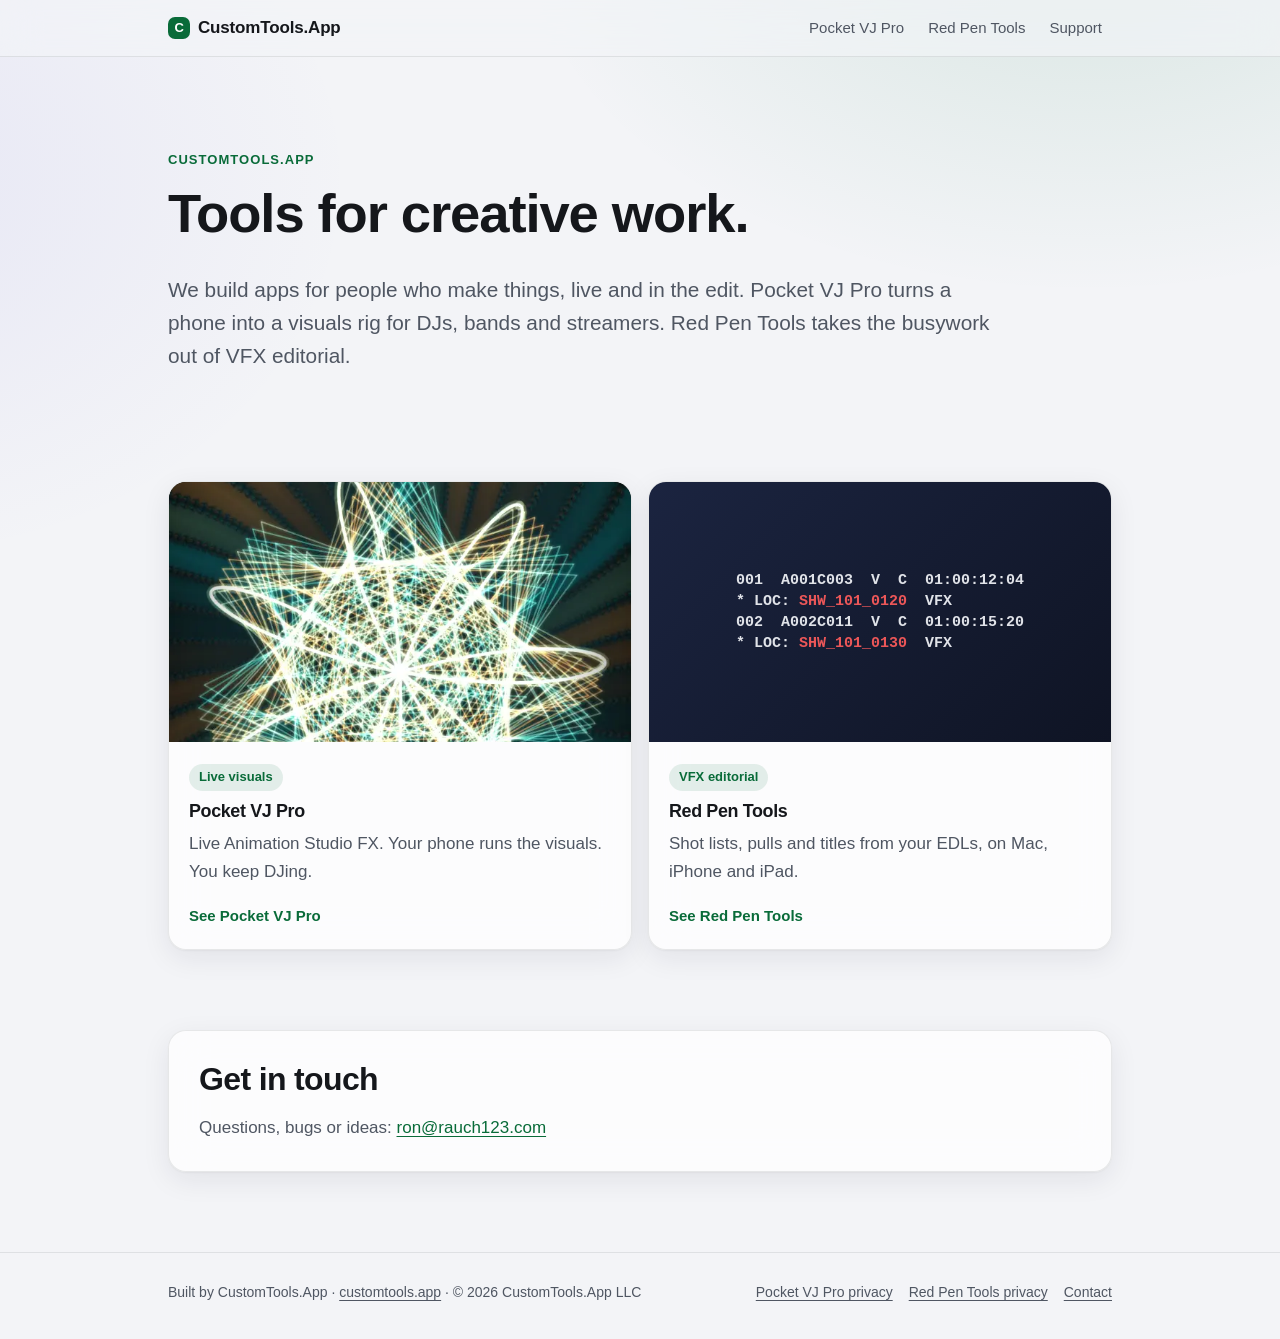
==== index.html @ e28c29a7 "Public site for customtools.app Home, Pocket VJ Pro landing, support and privacy pages (with the fre" ====
<!doctype html>
<html lang="en">
<head>
<meta charset="utf-8">
<meta name="viewport" content="width=device-width, initial-scale=1, viewport-fit=cover">
<title>CustomTools.App</title>
<meta name="description" content="CustomTools.App builds tools for creative work: live visuals with Pocket VJ Pro and VFX editorial with Red Pen Tools.">
<link rel="canonical" href="https://customtools.app/">
<meta name="theme-color" content="#f3f4f7" media="(prefers-color-scheme: light)">
<meta name="theme-color" content="#0b0c10" media="(prefers-color-scheme: dark)">
<meta property="og:title" content="CustomTools.App">
<meta property="og:description" content="CustomTools.App builds tools for creative work: live visuals with Pocket VJ Pro and VFX editorial with Red Pen Tools.">
<meta property="og:url" content="https://customtools.app/">
<meta property="og:type" content="website">
<link rel="icon" href="assets/favicon.svg" type="image/svg+xml">
<link rel="stylesheet" href="assets/site.css">
</head>
<body>
<header class="site-header">
  <div class="wrap">
    <a class="brand" href="./"><span class="brand-mark" aria-hidden="true">C</span>CustomTools.App</a>
    <nav class="site-nav" aria-label="Main">
      <a href="pocket-vj/">Pocket VJ Pro</a>
      <a href="red-pen-tools/">Red Pen Tools</a>
      <a href="live-animation-studio/">Support</a>
    </nav>
  </div>
</header>
<main>

<section class="hero">
  <div class="wrap">
    <span class="eyebrow">CustomTools.App</span>
    <h1>Tools for creative work.</h1>
    <p class="lede">We build apps for people who make things, live and in the edit. Pocket VJ Pro turns a phone into a visuals rig for DJs, bands and streamers. Red Pen Tools takes the busywork out of VFX editorial.</p>
  </div>
</section>
<section>
  <div class="wrap grid-2">
    <a class="card card-link" href="pocket-vj/">
      <div class="card-media"><img src="assets/img/look-newton-rose.webp" alt="A glowing star pattern from Pocket VJ Pro" width="640" height="1391" style="object-position:center 42%"></div>
      <div class="card-body">
        <span class="pill">Live visuals</span>
        <h3>Pocket VJ Pro</h3>
        <p class="muted">Live Animation Studio FX. Your phone runs the visuals. You keep DJing.</p>
        <span class="more">See Pocket VJ Pro</span>
      </div>
    </a>
    <a class="card card-link" href="red-pen-tools/">
      <div class="card-media rpt" aria-hidden="true">
        <pre class="rpt-glyph">001  A001C003  V  C  01:00:12:04
* LOC: <span class="hl">SHW_101_0120</span>  VFX
002  A002C011  V  C  01:00:15:20
* LOC: <span class="hl">SHW_101_0130</span>  VFX</pre>
      </div>
      <div class="card-body">
        <span class="pill">VFX editorial</span>
        <h3>Red Pen Tools</h3>
        <p class="muted">Shot lists, pulls and titles from your EDLs, on Mac, iPhone and iPad.</p>
        <span class="more">See Red Pen Tools</span>
      </div>
    </a>
  </div>
</section>
<section>
  <div class="wrap">
    <div class="panel">
      <h2>Get in touch</h2>
      <p class="muted" style="margin:0">Questions, bugs or ideas: <a href="mailto:ron@rauch123.com">ron@rauch123.com</a></p>
    </div>
  </div>
</section>

</main>
<footer class="site-footer">
  <div class="wrap">
    <p style="margin:0">Built by CustomTools.App · <a href="https://customtools.app/">customtools.app</a> · © 2026 CustomTools.App LLC</p>
    <nav class="footer-links" aria-label="Footer">
      <a href="pocket-vj/privacy/">Pocket VJ Pro privacy</a>
      <a href="red-pen-tools/privacy/">Red Pen Tools privacy</a>
      <a href="mailto:ron@rauch123.com">Contact</a>
    </nav>
  </div>
</footer>
</body>
</html>
---- assets/site.css ----
/* CustomTools.App site styles. One accent, glass surfaces, light and dark aware. */

:root {
  --bg: #f3f4f7;
  --bg-glow-1: rgba(14, 122, 67, 0.12);
  --bg-glow-2: rgba(90, 80, 220, 0.08);
  --surface: rgba(255, 255, 255, 0.72);
  --surface-strong: rgba(255, 255, 255, 0.9);
  --border: rgba(20, 22, 26, 0.09);
  --text: #15171b;
  --muted: #4f5662;
  --accent: #096b39;
  --accent-ink: #ffffff;
  --accent-soft: rgba(9, 107, 57, 0.1);
  --shadow: 0 1px 2px rgba(0, 0, 0, 0.04), 0 8px 28px rgba(20, 30, 50, 0.08);
  --radius: 18px;
  --radius-sm: 12px;
  color-scheme: light dark;
}

@media (prefers-color-scheme: dark) {
  :root {
    --bg: #0b0c10;
    --bg-glow-1: rgba(61, 220, 132, 0.1);
    --bg-glow-2: rgba(110, 90, 255, 0.1);
    --surface: rgba(255, 255, 255, 0.055);
    --surface-strong: rgba(255, 255, 255, 0.09);
    --border: rgba(255, 255, 255, 0.1);
    --text: #eef0f4;
    --muted: #a6adb9;
    --accent: #3ddc84;
    --accent-ink: #052012;
    --accent-soft: rgba(61, 220, 132, 0.12);
    --shadow: 0 1px 2px rgba(0, 0, 0, 0.3), 0 12px 36px rgba(0, 0, 0, 0.35);
  }
}

*, *::before, *::after { box-sizing: border-box; }

html { -webkit-text-size-adjust: 100%; }

body {
  margin: 0;
  min-height: 100vh;
  background:
    radial-gradient(60rem 40rem at 85% -10%, var(--bg-glow-1), transparent 60%),
    radial-gradient(50rem 40rem at -10% 20%, var(--bg-glow-2), transparent 60%),
    var(--bg);
  background-attachment: fixed;
  color: var(--text);
  font: 17px/1.6 -apple-system, BlinkMacSystemFont, "SF Pro Text", "Segoe UI", Roboto, "Helvetica Neue", Arial, sans-serif;
  -webkit-font-smoothing: antialiased;
  overflow-x: hidden;
  display: flex;
  flex-direction: column;
}

main { flex: 1; }

img { max-width: 100%; height: auto; display: block; }

a { color: var(--accent); text-underline-offset: 3px; }
a:hover { text-decoration-thickness: 2px; }

a:focus-visible, summary:focus-visible, .btn:focus-visible {
  outline: 3px solid var(--accent);
  outline-offset: 3px;
  border-radius: 8px;
}

.wrap {
  width: 100%;
  max-width: 1000px;
  margin: 0 auto;
  padding: 0 16px;
}

@media (min-width: 720px) { .wrap { padding: 0 28px; } }

/* Header */
.site-header {
  position: sticky;
  top: 0;
  z-index: 10;
  background: color-mix(in srgb, var(--bg) 70%, transparent);
  -webkit-backdrop-filter: blur(18px) saturate(150%);
  backdrop-filter: blur(18px) saturate(150%);
  border-bottom: 1px solid var(--border);
}

.site-header .wrap {
  display: flex;
  align-items: center;
  justify-content: space-between;
  gap: 12px;
  min-height: 56px;
  flex-wrap: wrap;
}

.brand {
  font-weight: 700;
  letter-spacing: -0.01em;
  color: var(--text);
  text-decoration: none;
  display: inline-flex;
  align-items: center;
  gap: 8px;
}

.brand-mark {
  width: 22px;
  height: 22px;
  border-radius: 7px;
  background: var(--accent);
  display: inline-grid;
  place-items: center;
  color: var(--accent-ink);
  font-size: 13px;
  font-weight: 800;
}

.site-nav { display: flex; gap: 4px; flex-wrap: wrap; }

.site-nav a {
  color: var(--muted);
  text-decoration: none;
  font-size: 15px;
  padding: 6px 10px;
  border-radius: 999px;
}

.site-nav a:hover, .site-nav a[aria-current="page"] {
  color: var(--text);
  background: var(--surface-strong);
}

/* Type */
h1, h2, h3 { line-height: 1.15; letter-spacing: -0.02em; margin: 0 0 0.5em; }
h1 { font-size: clamp(2.1rem, 6vw, 3.4rem); font-weight: 800; }
h2 { font-size: clamp(1.5rem, 3.6vw, 2rem); font-weight: 750; margin-top: 0; }
h3 { font-size: 1.12rem; font-weight: 700; }
p { margin: 0 0 1em; }

.eyebrow {
  display: inline-block;
  font-size: 13px;
  font-weight: 650;
  letter-spacing: 0.08em;
  text-transform: uppercase;
  color: var(--accent);
  margin-bottom: 12px;
}

.lede { font-size: clamp(1.1rem, 2.4vw, 1.3rem); color: var(--muted); max-width: 40em; }
.muted { color: var(--muted); }
.small { font-size: 15px; }

/* Sections */
.hero { padding: 56px 0 32px; }
@media (min-width: 720px) { .hero { padding: 88px 0 48px; } }

section { padding: 28px 0; }
@media (min-width: 720px) { section { padding: 40px 0; } }

/* Glass surfaces */
.card, .panel {
  background: var(--surface);
  border: 1px solid var(--border);
  border-radius: var(--radius);
  box-shadow: var(--shadow);
  -webkit-backdrop-filter: blur(20px) saturate(140%);
  backdrop-filter: blur(20px) saturate(140%);
}

.panel { padding: 22px; }
@media (min-width: 720px) { .panel { padding: 30px; } }

.grid {
  display: grid;
  gap: 16px;
  grid-template-columns: repeat(auto-fit, minmax(min(100%, 240px), 1fr));
}

.grid-2 {
  display: grid;
  gap: 16px;
  grid-template-columns: repeat(auto-fit, minmax(min(100%, 320px), 1fr));
}

.card { padding: 20px; }
.card p:last-child { margin-bottom: 0; }

.card-link {
  display: flex;
  flex-direction: column;
  color: inherit;
  text-decoration: none;
  overflow: hidden;
  padding: 0;
  transition: transform 0.2s ease, border-color 0.2s ease;
}

.card-link:hover { transform: translateY(-2px); border-color: color-mix(in srgb, var(--accent) 45%, var(--border)); }

.card-link .card-media {
  aspect-ratio: 16 / 9;
  overflow: hidden;
  background: #000;
}

.card-link .card-media img { width: 100%; height: 100%; object-fit: cover; }

.card-link .card-body { padding: 20px; }
.card-link .more { color: var(--accent); font-weight: 650; font-size: 15px; }

.card-media.rpt {
  display: grid;
  place-items: center;
  background:
    linear-gradient(135deg, #1b2440, #0f1424);
  color: #f2f4f8;
}

.rpt-glyph {
  font: 700 15px/1.4 ui-monospace, "SF Mono", Menlo, monospace;
  text-align: left;
  padding: 16px;
  opacity: 0.92;
}

.rpt-glyph .hl { color: #ff5c5c; }

/* Buttons */
.actions { display: flex; flex-wrap: wrap; gap: 10px; margin-top: 22px; align-items: center; }

.btn {
  display: inline-flex;
  align-items: center;
  justify-content: center;
  gap: 8px;
  min-height: 46px;
  padding: 0 20px;
  border-radius: 999px;
  font-weight: 650;
  font-size: 16px;
  text-decoration: none;
  border: 1px solid transparent;
}

.btn-primary { background: var(--accent); color: var(--accent-ink); }
.btn-primary:hover { filter: brightness(1.06); }

.btn-ghost {
  background: var(--surface-strong);
  border-color: var(--border);
  color: var(--text);
}

.badge-soon {
  display: inline-flex;
  align-items: center;
  min-height: 46px;
  padding: 0 18px;
  border-radius: 999px;
  border: 1px dashed var(--border);
  color: var(--muted);
  font-size: 15px;
}

.pill {
  display: inline-block;
  font-size: 13px;
  font-weight: 650;
  padding: 3px 10px;
  border-radius: 999px;
  background: var(--accent-soft);
  color: var(--accent);
  margin-bottom: 10px;
}

/* Device frames */
.phones {
  display: grid;
  grid-template-columns: repeat(3, 1fr);
  gap: clamp(10px, 3vw, 28px);
  max-width: 760px;
  margin: 8px auto 0;
}

.phone {
  border-radius: clamp(18px, 4vw, 38px);
  padding: clamp(4px, 0.8vw, 8px);
  background: linear-gradient(160deg, #3a3d45, #121317);
  box-shadow: var(--shadow);
}

.phone:nth-child(2) { transform: translateY(-14px); }

.phone img {
  border-radius: clamp(14px, 3.4vw, 31px);
  width: 100%;
  aspect-ratio: 1320 / 2868;
  object-fit: cover;
  background: #000;
}

.tablet {
  border-radius: 28px;
  padding: 10px;
  background: linear-gradient(160deg, #3a3d45, #121317);
  box-shadow: var(--shadow);
  max-width: 520px;
  margin: 0 auto;
}

.tablet img { border-radius: 20px; width: 100%; aspect-ratio: 840 / 1120; object-fit: cover; }

.split {
  display: grid;
  gap: 28px;
  align-items: center;
  grid-template-columns: 1fr;
}

@media (min-width: 820px) { .split { grid-template-columns: 1.1fr 1fr; } }

/* Lists */
.check-list { list-style: none; padding: 0; margin: 0; display: grid; gap: 12px; }
.check-list li { padding-left: 30px; position: relative; }
.check-list li::before {
  content: "";
  position: absolute;
  left: 4px;
  top: 0.55em;
  width: 12px;
  height: 7px;
  border-left: 2.5px solid var(--accent);
  border-bottom: 2.5px solid var(--accent);
  transform: rotate(-45deg);
}

.steps { counter-reset: step; list-style: none; padding: 0; margin: 0; display: grid; gap: 14px; }
.steps li { counter-increment: step; padding-left: 44px; position: relative; }
.steps li::before {
  content: counter(step);
  position: absolute;
  left: 0;
  top: 0;
  width: 30px;
  height: 30px;
  border-radius: 10px;
  background: var(--accent-soft);
  color: var(--accent);
  font-weight: 750;
  display: grid;
  place-items: center;
  font-size: 15px;
}

/* FAQ */
.faq { display: grid; gap: 10px; }

.faq details {
  background: var(--surface);
  border: 1px solid var(--border);
  border-radius: var(--radius-sm);
  padding: 0 18px;
  -webkit-backdrop-filter: blur(16px);
  backdrop-filter: blur(16px);
}

.faq summary {
  cursor: pointer;
  list-style: none;
  font-weight: 650;
  padding: 16px 28px 16px 0;
  position: relative;
}

.faq summary::-webkit-details-marker { display: none; }

.faq summary::after {
  content: "+";
  position: absolute;
  right: 0;
  top: 50%;
  transform: translateY(-50%);
  color: var(--accent);
  font-size: 22px;
  font-weight: 500;
}

.faq details[open] summary::after { content: "\2212"; }
.faq details > div { padding: 0 0 16px; color: var(--muted); }
.faq details > div p:last-child { margin-bottom: 0; }

.notice {
  border-left: 3px solid var(--accent);
  padding: 14px 18px;
  background: var(--accent-soft);
  border-radius: 0 var(--radius-sm) var(--radius-sm) 0;
}

/* Long-form text (privacy, support) */
.prose { max-width: 44em; }
.prose h2 { font-size: 1.35rem; margin-top: 1.8em; }
.prose h2:first-child { margin-top: 0; }
.prose ul { padding-left: 1.2em; }
.prose li { margin-bottom: 0.4em; }
.prose strong { color: var(--text); }

.meta { color: var(--muted); font-size: 15px; }

/* Footer */
.site-footer {
  border-top: 1px solid var(--border);
  margin-top: 40px;
  padding: 28px 0 36px;
  color: var(--muted);
  font-size: 14px;
}

.site-footer .wrap { display: flex; flex-wrap: wrap; gap: 10px 24px; justify-content: space-between; }
.site-footer a { color: var(--muted); }
.footer-links { display: flex; flex-wrap: wrap; gap: 6px 16px; }

@media (prefers-reduced-motion: reduce) {
  .card-link { transition: none; }
  .card-link:hover { transform: none; }
}

/* App title block (product pages) */
.app-title { display: flex; align-items: center; gap: 14px; margin-bottom: 22px; }
.app-title .app-icon {
  width: 56px;
  height: 56px;
  border-radius: 14px;
  object-fit: cover;
  object-position: center 45%;
  border: 1px solid var(--border);
  box-shadow: var(--shadow);
}
.app-title strong { display: block; font-size: 1.2rem; letter-spacing: -0.01em; }
.app-title span { display: block; color: var(--muted); font-size: 15px; }
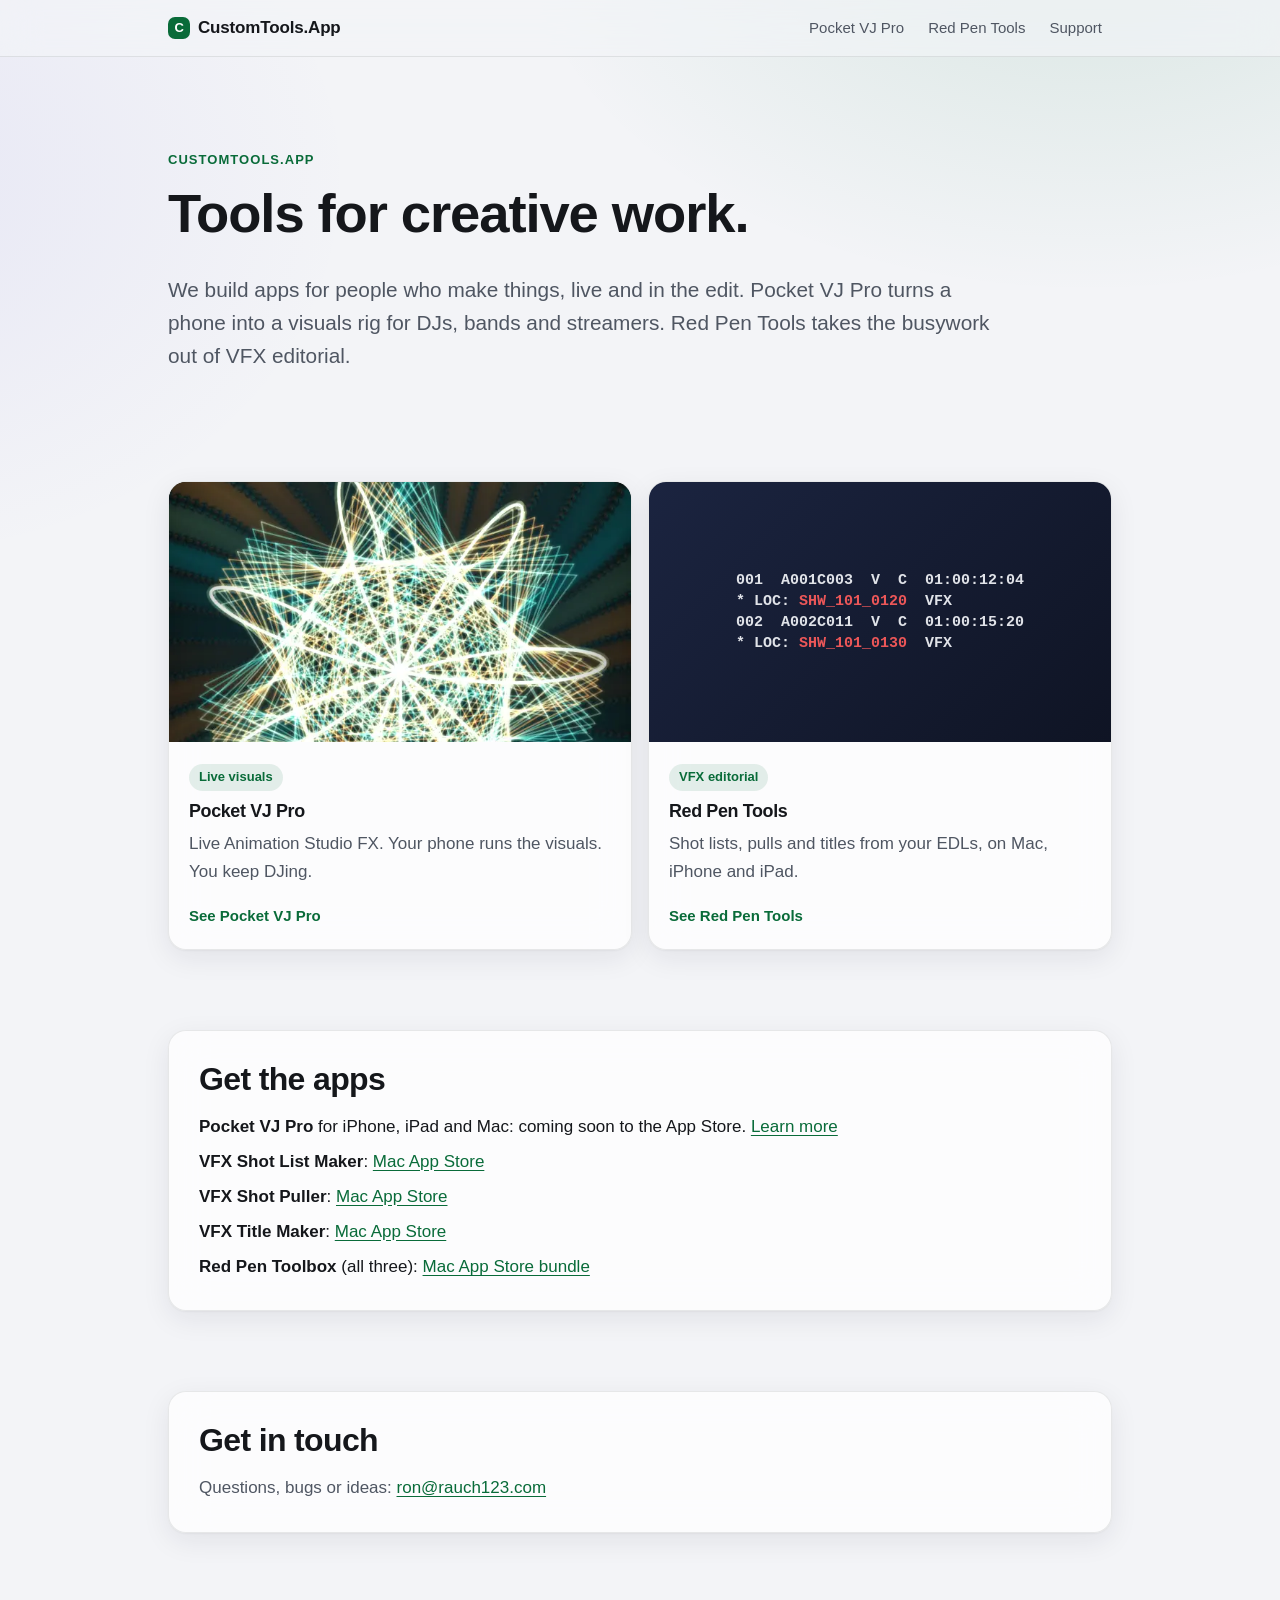
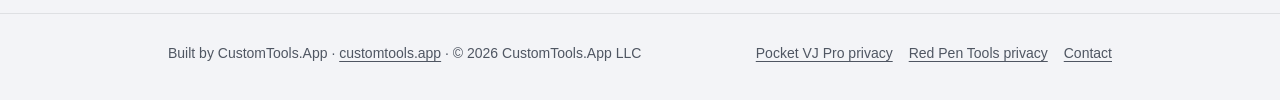
==== commit 5ed92fbe: "Hub = app list with store links; Pocket VJ Pro and Red Pen Tools move to their own subdomains Co-Aut" ====
--- a/index.html
+++ b/index.html
@@ -20,8 +20,8 @@
   <div class="wrap">
     <a class="brand" href="./"><span class="brand-mark" aria-hidden="true">C</span>CustomTools.App</a>
     <nav class="site-nav" aria-label="Main">
-      <a href="pocket-vj/">Pocket VJ Pro</a>
-      <a href="red-pen-tools/">Red Pen Tools</a>
+      <a href="https://pocketvjpro.customtools.app/">Pocket VJ Pro</a>
+      <a href="https://redpentools.customtools.app/">Red Pen Tools</a>
       <a href="live-animation-studio/">Support</a>
     </nav>
   </div>
@@ -37,7 +37,7 @@
 </section>
 <section>
   <div class="wrap grid-2">
-    <a class="card card-link" href="pocket-vj/">
+    <a class="card card-link" href="https://pocketvjpro.customtools.app/">
       <div class="card-media"><img src="assets/img/look-newton-rose.webp" alt="A glowing star pattern from Pocket VJ Pro" width="640" height="1391" style="object-position:center 42%"></div>
       <div class="card-body">
         <span class="pill">Live visuals</span>
@@ -46,7 +46,7 @@
         <span class="more">See Pocket VJ Pro</span>
       </div>
     </a>
-    <a class="card card-link" href="red-pen-tools/">
+    <a class="card card-link" href="https://redpentools.customtools.app/">
       <div class="card-media rpt" aria-hidden="true">
         <pre class="rpt-glyph">001  A001C003  V  C  01:00:12:04
 * LOC: <span class="hl">SHW_101_0120</span>  VFX
@@ -60,6 +60,20 @@
         <span class="more">See Red Pen Tools</span>
       </div>
     </a>
+  </div>
+</section>
+<section>
+  <div class="wrap">
+    <div class="panel">
+      <h2>Get the apps</h2>
+      <ul class="store-list">
+        <li><strong>Pocket VJ Pro</strong> for iPhone, iPad and Mac: coming soon to the App Store. <a href="https://pocketvjpro.customtools.app/">Learn more</a></li>
+        <li><strong>VFX Shot List Maker</strong>: <a href="https://apps.apple.com/app/id1511198302">Mac App Store</a></li>
+        <li><strong>VFX Shot Puller</strong>: <a href="https://apps.apple.com/app/id1511198558">Mac App Store</a></li>
+        <li><strong>VFX Title Maker</strong>: <a href="https://apps.apple.com/app/id1511198381">Mac App Store</a></li>
+        <li><strong>Red Pen Toolbox</strong> (all three): <a href="https://apps.apple.com/app-bundle/id1544823029">Mac App Store bundle</a></li>
+      </ul>
+    </div>
   </div>
 </section>
 <section>
--- a/assets/site.css
+++ b/assets/site.css
@@ -442,3 +442,6 @@
 }
 .app-title strong { display: block; font-size: 1.2rem; letter-spacing: -0.01em; }
 .app-title span { display: block; color: var(--muted); font-size: 15px; }
+
+.store-list{list-style:none;padding:0;margin:0;display:grid;gap:.6rem}
+.store-list li{line-height:1.5}
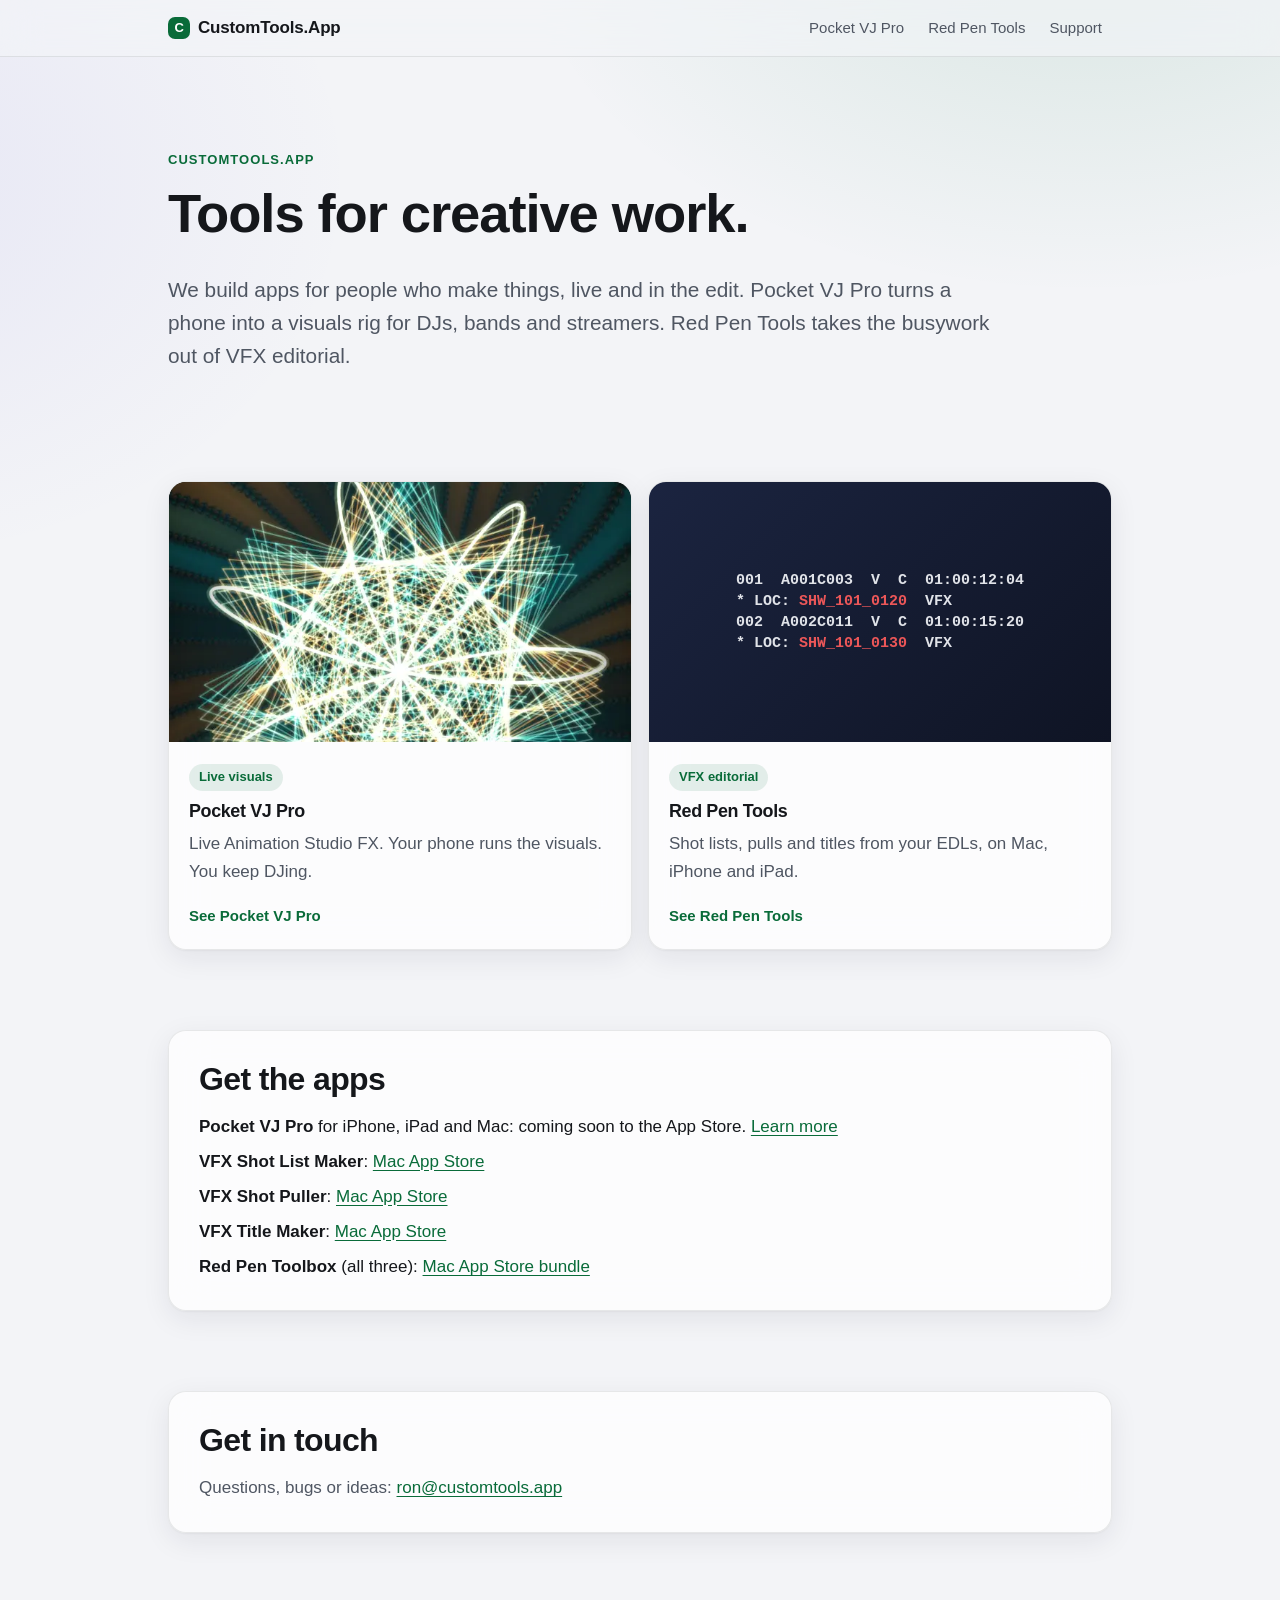
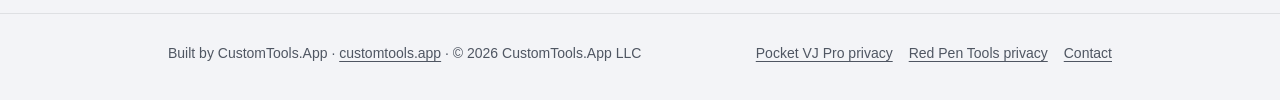
==== commit 1729bd50: "Contact email: ron@customtools.app Co-Authored-By: Claude Opus 5.5 <noreply@anthropic.com>" ====
--- a/index.html
+++ b/index.html
@@ -80,7 +80,7 @@
   <div class="wrap">
     <div class="panel">
       <h2>Get in touch</h2>
-      <p class="muted" style="margin:0">Questions, bugs or ideas: <a href="mailto:ron@rauch123.com">ron@rauch123.com</a></p>
+      <p class="muted" style="margin:0">Questions, bugs or ideas: <a href="mailto:ron@customtools.app">ron@customtools.app</a></p>
     </div>
   </div>
 </section>
@@ -92,7 +92,7 @@
     <nav class="footer-links" aria-label="Footer">
       <a href="pocket-vj/privacy/">Pocket VJ Pro privacy</a>
       <a href="red-pen-tools/privacy/">Red Pen Tools privacy</a>
-      <a href="mailto:ron@rauch123.com">Contact</a>
+      <a href="mailto:ron@customtools.app">Contact</a>
     </nav>
   </div>
 </footer>
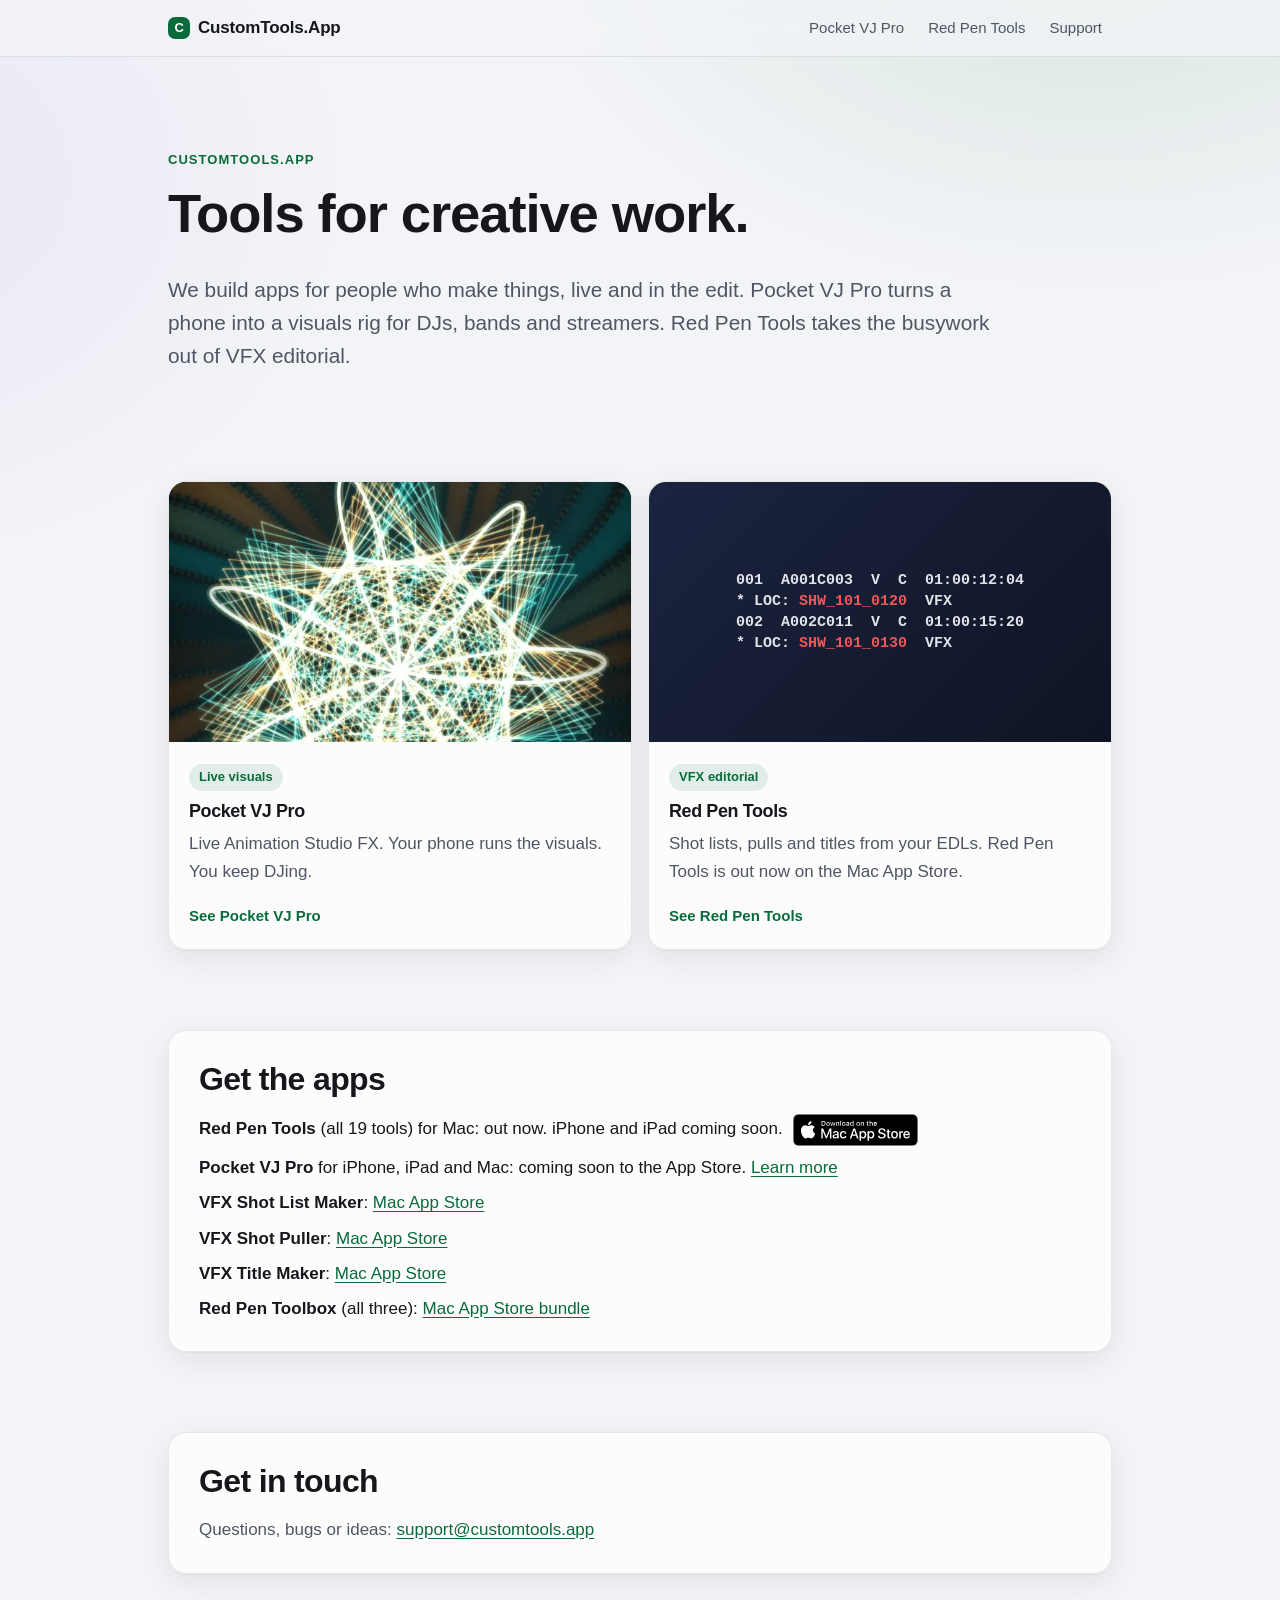
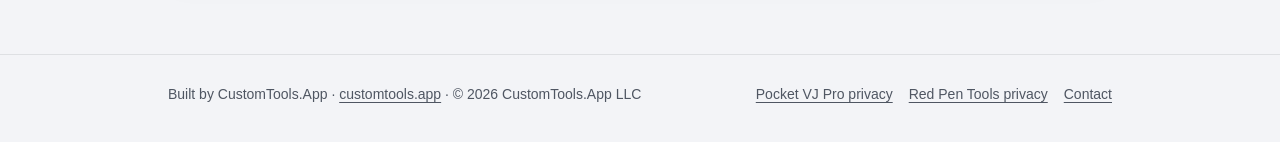
==== commit f4c461f8: "Get the apps: Red Pen Tools out now on the Mac App Store (badge); contact support@customtools.app Co" ====
--- a/index.html
+++ b/index.html
@@ -56,7 +56,7 @@
       <div class="card-body">
         <span class="pill">VFX editorial</span>
         <h3>Red Pen Tools</h3>
-        <p class="muted">Shot lists, pulls and titles from your EDLs, on Mac, iPhone and iPad.</p>
+        <p class="muted">Shot lists, pulls and titles from your EDLs. Red Pen Tools is out now on the Mac App Store.</p>
         <span class="more">See Red Pen Tools</span>
       </div>
     </a>
@@ -67,6 +67,7 @@
     <div class="panel">
       <h2>Get the apps</h2>
       <ul class="store-list">
+        <li><strong>Red Pen Tools</strong> (all 19 tools) for Mac: out now. iPhone and iPad coming soon. <a class="store-badge" href="https://apps.apple.com/us/app/red-pen-tools/id6825196870" aria-label="Download Red Pen Tools on the Mac App Store"><picture><source srcset="assets/img/mac-app-store-badge-white.svg" media="(prefers-color-scheme: dark)"><img src="assets/img/mac-app-store-badge-black.svg" alt="Download on the Mac App Store" width="156" height="40"></picture></a></li>
         <li><strong>Pocket VJ Pro</strong> for iPhone, iPad and Mac: coming soon to the App Store. <a href="https://pocketvjpro.customtools.app/">Learn more</a></li>
         <li><strong>VFX Shot List Maker</strong>: <a href="https://apps.apple.com/app/id1511198302">Mac App Store</a></li>
         <li><strong>VFX Shot Puller</strong>: <a href="https://apps.apple.com/app/id1511198558">Mac App Store</a></li>
@@ -80,7 +81,7 @@
   <div class="wrap">
     <div class="panel">
       <h2>Get in touch</h2>
-      <p class="muted" style="margin:0">Questions, bugs or ideas: <a href="mailto:ron@customtools.app">ron@customtools.app</a></p>
+      <p class="muted" style="margin:0">Questions, bugs or ideas: <a href="mailto:support@customtools.app">support@customtools.app</a></p>
     </div>
   </div>
 </section>
@@ -92,7 +93,7 @@
     <nav class="footer-links" aria-label="Footer">
       <a href="pocket-vj/privacy/">Pocket VJ Pro privacy</a>
       <a href="red-pen-tools/privacy/">Red Pen Tools privacy</a>
-      <a href="mailto:ron@customtools.app">Contact</a>
+      <a href="mailto:support@customtools.app">Contact</a>
     </nav>
   </div>
 </footer>
--- a/assets/site.css
+++ b/assets/site.css
@@ -445,3 +445,11 @@
 
 .store-list{list-style:none;padding:0;margin:0;display:grid;gap:.6rem}
 .store-list li{line-height:1.5}
+
+/* Official Apple "Download on the Mac App Store" badge: black on light, white on dark (via <picture>) */
+.store-badge{display:inline-block;line-height:0;border-radius:8px}
+.store-badge img{height:40px;width:auto;display:block}
+.store-badge-row{display:flex;flex-wrap:wrap;align-items:center;gap:12px;margin-top:12px}
+.card .store-badge{margin-top:12px}
+.store-list .store-badge{vertical-align:middle;margin-left:6px}
+.store-list .store-badge img{height:32px}
